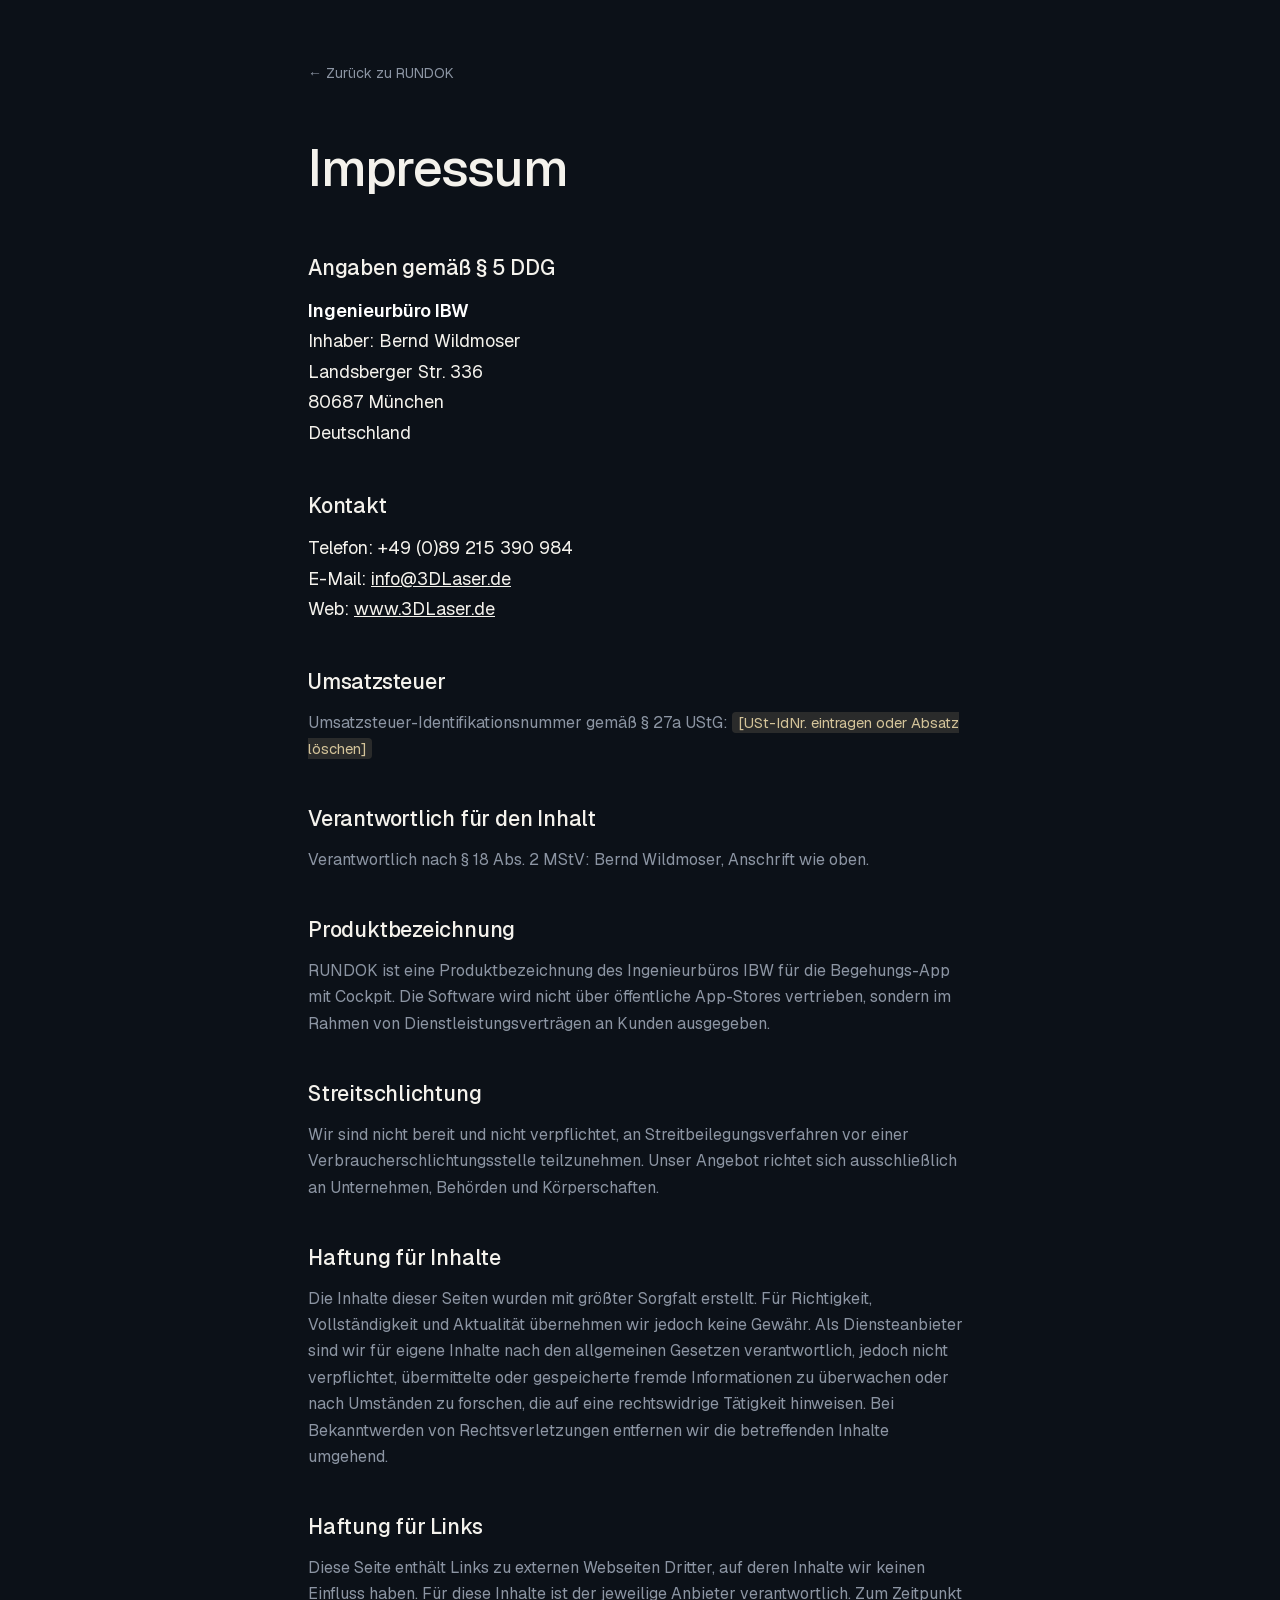
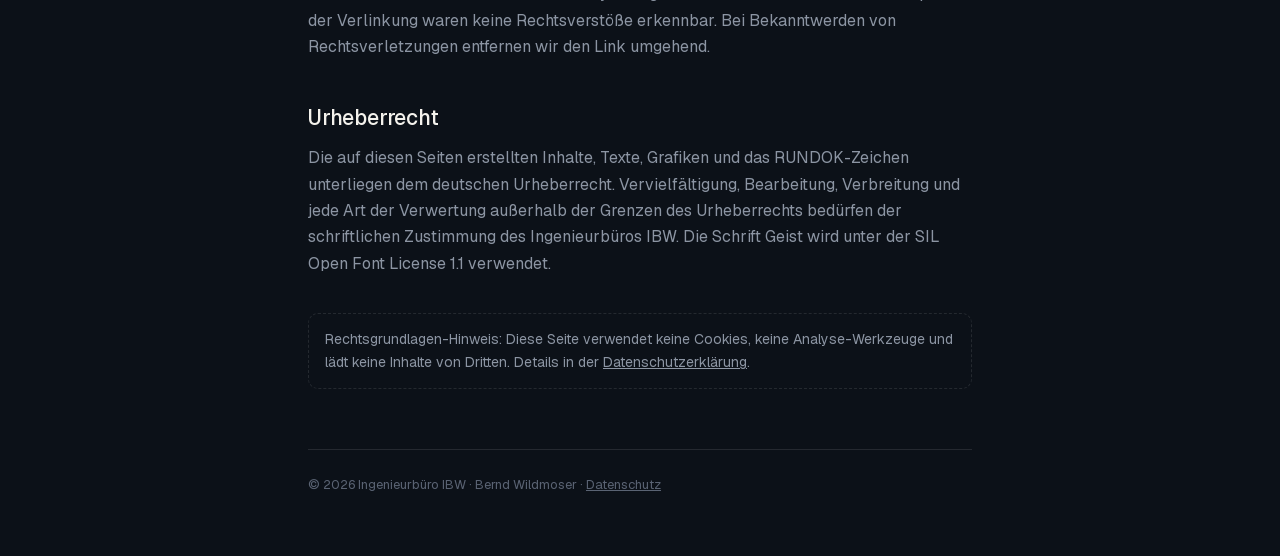
==== impressum.html @ 85548ec7 "RUNDOK Website: One-Pager, Impressum, Datenschutz, lokale Schriften" ====
<!DOCTYPE html>
<html lang="de">
<head>
<meta charset="utf-8">
<meta name="viewport" content="width=device-width, initial-scale=1">
<title>Impressum · RUNDOK</title>
<meta name="robots" content="noindex, follow">
<link rel="icon" type="image/svg+xml" href="logo/rundok-icon.svg">
<link rel="stylesheet" href="fonts/fonts.css">
<link rel="stylesheet" href="legal.css">
</head>
<body>
<div class="wrap">
  <a class="back" href="index.html">← Zurück zu RUNDOK</a>
  <h1>Impressum</h1>

  <h2>Angaben gemäß § 5 DDG</h2>
  <p class="adresse"><strong>Ingenieurbüro IBW</strong><br>Inhaber: Bernd Wildmoser<br>Landsberger Str. 336<br>80687 München<br>Deutschland</p>

  <h2>Kontakt</h2>
  <p class="adresse">Telefon: +49 (0)89 215 390 984<br>E-Mail: <a href="mailto:info@3DLaser.de">info@3DLaser.de</a><br>Web: <a href="https://www.3DLaser.de">www.3DLaser.de</a></p>

  <h2>Umsatzsteuer</h2>
  <p>Umsatzsteuer-Identifikationsnummer gemäß § 27a UStG: <span class="todo">[USt-IdNr. eintragen oder Absatz löschen]</span></p>


  <h2>Verantwortlich für den Inhalt</h2>
  <p>Verantwortlich nach § 18 Abs. 2 MStV: Bernd Wildmoser, Anschrift wie oben.</p>

  <h2>Produktbezeichnung</h2>
  <p>RUNDOK ist eine Produktbezeichnung des Ingenieurbüros IBW für die Begehungs-App mit Cockpit. Die Software wird nicht über öffentliche App-Stores vertrieben, sondern im Rahmen von Dienstleistungsverträgen an Kunden ausgegeben.</p>

  <h2>Streitschlichtung</h2>
  <p>Wir sind nicht bereit und nicht verpflichtet, an Streitbeilegungsverfahren vor einer Verbraucherschlichtungsstelle teilzunehmen. Unser Angebot richtet sich ausschließlich an Unternehmen, Behörden und Körperschaften.</p>

  <h2>Haftung für Inhalte</h2>
  <p>Die Inhalte dieser Seiten wurden mit größter Sorgfalt erstellt. Für Richtigkeit, Vollständigkeit und Aktualität übernehmen wir jedoch keine Gewähr. Als Diensteanbieter sind wir für eigene Inhalte nach den allgemeinen Gesetzen verantwortlich, jedoch nicht verpflichtet, übermittelte oder gespeicherte fremde Informationen zu überwachen oder nach Umständen zu forschen, die auf eine rechtswidrige Tätigkeit hinweisen. Bei Bekanntwerden von Rechtsverletzungen entfernen wir die betreffenden Inhalte umgehend.</p>

  <h2>Haftung für Links</h2>
  <p>Diese Seite enthält Links zu externen Webseiten Dritter, auf deren Inhalte wir keinen Einfluss haben. Für diese Inhalte ist der jeweilige Anbieter verantwortlich. Zum Zeitpunkt der Verlinkung waren keine Rechtsverstöße erkennbar. Bei Bekanntwerden von Rechtsverletzungen entfernen wir den Link umgehend.</p>

  <h2>Urheberrecht</h2>
  <p>Die auf diesen Seiten erstellten Inhalte, Texte, Grafiken und das RUNDOK-Zeichen unterliegen dem deutschen Urheberrecht. Vervielfältigung, Bearbeitung, Verbreitung und jede Art der Verwertung außerhalb der Grenzen des Urheberrechts bedürfen der schriftlichen Zustimmung des Ingenieurbüros IBW. Die Schrift Geist wird unter der SIL Open Font License 1.1 verwendet.</p>

  <p class="hint">Rechtsgrundlagen-Hinweis: Diese Seite verwendet keine Cookies, keine Analyse-Werkzeuge und lädt keine Inhalte von Dritten. Details in der <a href="datenschutz.html">Datenschutzerklärung</a>.</p>

  <footer>© 2026 Ingenieurbüro IBW · Bernd Wildmoser · <a href="datenschutz.html">Datenschutz</a></footer>
</div>
</body>
</html>
---- fonts/fonts.css ----
/* latin-ext */
@font-face {
  font-family: 'Geist';
  font-style: normal;
  font-weight: 400;
  font-display: swap;
  src: url(Geist-latin-ext.woff2) format('woff2');
  unicode-range: U+0100-02BA, U+02BD-02C5, U+02C7-02CC, U+02CE-02D7, U+02DD-02FF, U+0304, U+0308, U+0329, U+1D00-1DBF, U+1E00-1E9F, U+1EF2-1EFF, U+2020, U+20A0-20AB, U+20AD-20C0, U+2113, U+2C60-2C7F, U+A720-A7FF;
}
/* latin */
@font-face {
  font-family: 'Geist';
  font-style: normal;
  font-weight: 400;
  font-display: swap;
  src: url(Geist-latin.woff2) format('woff2');
  unicode-range: U+0000-00FF, U+0131, U+0152-0153, U+02BB-02BC, U+02C6, U+02DA, U+02DC, U+0304, U+0308, U+0329, U+2000-206F, U+20AC, U+2122, U+2191, U+2193, U+2212, U+2215, U+FEFF, U+FFFD;
}
/* latin-ext */
@font-face {
  font-family: 'Geist';
  font-style: normal;
  font-weight: 500;
  font-display: swap;
  src: url(Geist-latin-ext.woff2) format('woff2');
  unicode-range: U+0100-02BA, U+02BD-02C5, U+02C7-02CC, U+02CE-02D7, U+02DD-02FF, U+0304, U+0308, U+0329, U+1D00-1DBF, U+1E00-1E9F, U+1EF2-1EFF, U+2020, U+20A0-20AB, U+20AD-20C0, U+2113, U+2C60-2C7F, U+A720-A7FF;
}
/* latin */
@font-face {
  font-family: 'Geist';
  font-style: normal;
  font-weight: 500;
  font-display: swap;
  src: url(Geist-latin.woff2) format('woff2');
  unicode-range: U+0000-00FF, U+0131, U+0152-0153, U+02BB-02BC, U+02C6, U+02DA, U+02DC, U+0304, U+0308, U+0329, U+2000-206F, U+20AC, U+2122, U+2191, U+2193, U+2212, U+2215, U+FEFF, U+FFFD;
}
/* latin-ext */
@font-face {
  font-family: 'Geist';
  font-style: normal;
  font-weight: 600;
  font-display: swap;
  src: url(Geist-latin-ext.woff2) format('woff2');
  unicode-range: U+0100-02BA, U+02BD-02C5, U+02C7-02CC, U+02CE-02D7, U+02DD-02FF, U+0304, U+0308, U+0329, U+1D00-1DBF, U+1E00-1E9F, U+1EF2-1EFF, U+2020, U+20A0-20AB, U+20AD-20C0, U+2113, U+2C60-2C7F, U+A720-A7FF;
}
/* latin */
@font-face {
  font-family: 'Geist';
  font-style: normal;
  font-weight: 600;
  font-display: swap;
  src: url(Geist-latin.woff2) format('woff2');
  unicode-range: U+0000-00FF, U+0131, U+0152-0153, U+02BB-02BC, U+02C6, U+02DA, U+02DC, U+0304, U+0308, U+0329, U+2000-206F, U+20AC, U+2122, U+2191, U+2193, U+2212, U+2215, U+FEFF, U+FFFD;
}
/* latin-ext */
@font-face {
  font-family: 'Geist';
  font-style: normal;
  font-weight: 700;
  font-display: swap;
  src: url(Geist-latin-ext.woff2) format('woff2');
  unicode-range: U+0100-02BA, U+02BD-02C5, U+02C7-02CC, U+02CE-02D7, U+02DD-02FF, U+0304, U+0308, U+0329, U+1D00-1DBF, U+1E00-1E9F, U+1EF2-1EFF, U+2020, U+20A0-20AB, U+20AD-20C0, U+2113, U+2C60-2C7F, U+A720-A7FF;
}
/* latin */
@font-face {
  font-family: 'Geist';
  font-style: normal;
  font-weight: 700;
  font-display: swap;
  src: url(Geist-latin.woff2) format('woff2');
  unicode-range: U+0000-00FF, U+0131, U+0152-0153, U+02BB-02BC, U+02C6, U+02DA, U+02DC, U+0304, U+0308, U+0329, U+2000-206F, U+20AC, U+2122, U+2191, U+2193, U+2212, U+2215, U+FEFF, U+FFFD;
}
/* latin-ext */
@font-face {
  font-family: 'Geist Mono';
  font-style: normal;
  font-weight: 400;
  font-display: swap;
  src: url(GeistMono-latin-ext.woff2) format('woff2');
  unicode-range: U+0100-02BA, U+02BD-02C5, U+02C7-02CC, U+02CE-02D7, U+02DD-02FF, U+0304, U+0308, U+0329, U+1D00-1DBF, U+1E00-1E9F, U+1EF2-1EFF, U+2020, U+20A0-20AB, U+20AD-20C0, U+2113, U+2C60-2C7F, U+A720-A7FF;
}
/* latin */
@font-face {
  font-family: 'Geist Mono';
  font-style: normal;
  font-weight: 400;
  font-display: swap;
  src: url(GeistMono-latin.woff2) format('woff2');
  unicode-range: U+0000-00FF, U+0131, U+0152-0153, U+02BB-02BC, U+02C6, U+02DA, U+02DC, U+0304, U+0308, U+0329, U+2000-206F, U+20AC, U+2122, U+2191, U+2193, U+2212, U+2215, U+FEFF, U+FFFD;
}
/* latin-ext */
@font-face {
  font-family: 'Geist Mono';
  font-style: normal;
  font-weight: 500;
  font-display: swap;
  src: url(GeistMono-latin-ext.woff2) format('woff2');
  unicode-range: U+0100-02BA, U+02BD-02C5, U+02C7-02CC, U+02CE-02D7, U+02DD-02FF, U+0304, U+0308, U+0329, U+1D00-1DBF, U+1E00-1E9F, U+1EF2-1EFF, U+2020, U+20A0-20AB, U+20AD-20C0, U+2113, U+2C60-2C7F, U+A720-A7FF;
}
/* latin */
@font-face {
  font-family: 'Geist Mono';
  font-style: normal;
  font-weight: 500;
  font-display: swap;
  src: url(GeistMono-latin.woff2) format('woff2');
  unicode-range: U+0000-00FF, U+0131, U+0152-0153, U+02BB-02BC, U+02C6, U+02DA, U+02DC, U+0304, U+0308, U+0329, U+2000-206F, U+20AC, U+2122, U+2191, U+2193, U+2212, U+2215, U+FEFF, U+FFFD;
}
---- legal.css ----
:root{--bg:#0c1118;--text:#f4f2ec;--muted:#8c95a3;--faint:#5a6373;--accent:#d4c49a;--laser:#9bd8cf;--border:rgba(255,255,255,.1)}
*{box-sizing:border-box}
body{margin:0;background:var(--bg);color:var(--text);font-family:"Geist",-apple-system,BlinkMacSystemFont,"Segoe UI",sans-serif;font-size:16px;line-height:1.65;-webkit-font-smoothing:antialiased}
a{color:inherit}
.wrap{max-width:760px;margin:0 auto;padding:60px clamp(20px,4vw,48px)}
.back{display:inline-block;color:var(--muted);text-decoration:none;font-size:14px;margin-bottom:40px}
.back:hover{color:var(--text)}
h1{font-weight:500;letter-spacing:-.02em;font-size:clamp(34px,5vw,52px);margin:0 0 36px}
h2{font-weight:500;font-size:21px;margin:40px 0 10px;letter-spacing:-.01em}
h3{font-weight:600;font-size:16px;margin:24px 0 6px}
p,li{margin:0 0 12px;color:var(--muted)}
ul{padding-left:20px}
.adresse{color:var(--text);font-size:18px;line-height:1.7}
.adresse strong{color:#fff;font-weight:600}
.todo{background:rgba(212,196,154,.15);color:var(--accent);padding:1px 6px;border-radius:4px;font-size:.92em}
.hint{margin-top:36px;padding:14px 16px;border:1px dashed var(--border);border-radius:10px;font-size:14px}
footer{margin-top:60px;padding-top:24px;border-top:1px solid var(--border);font-size:13px;color:var(--faint)}
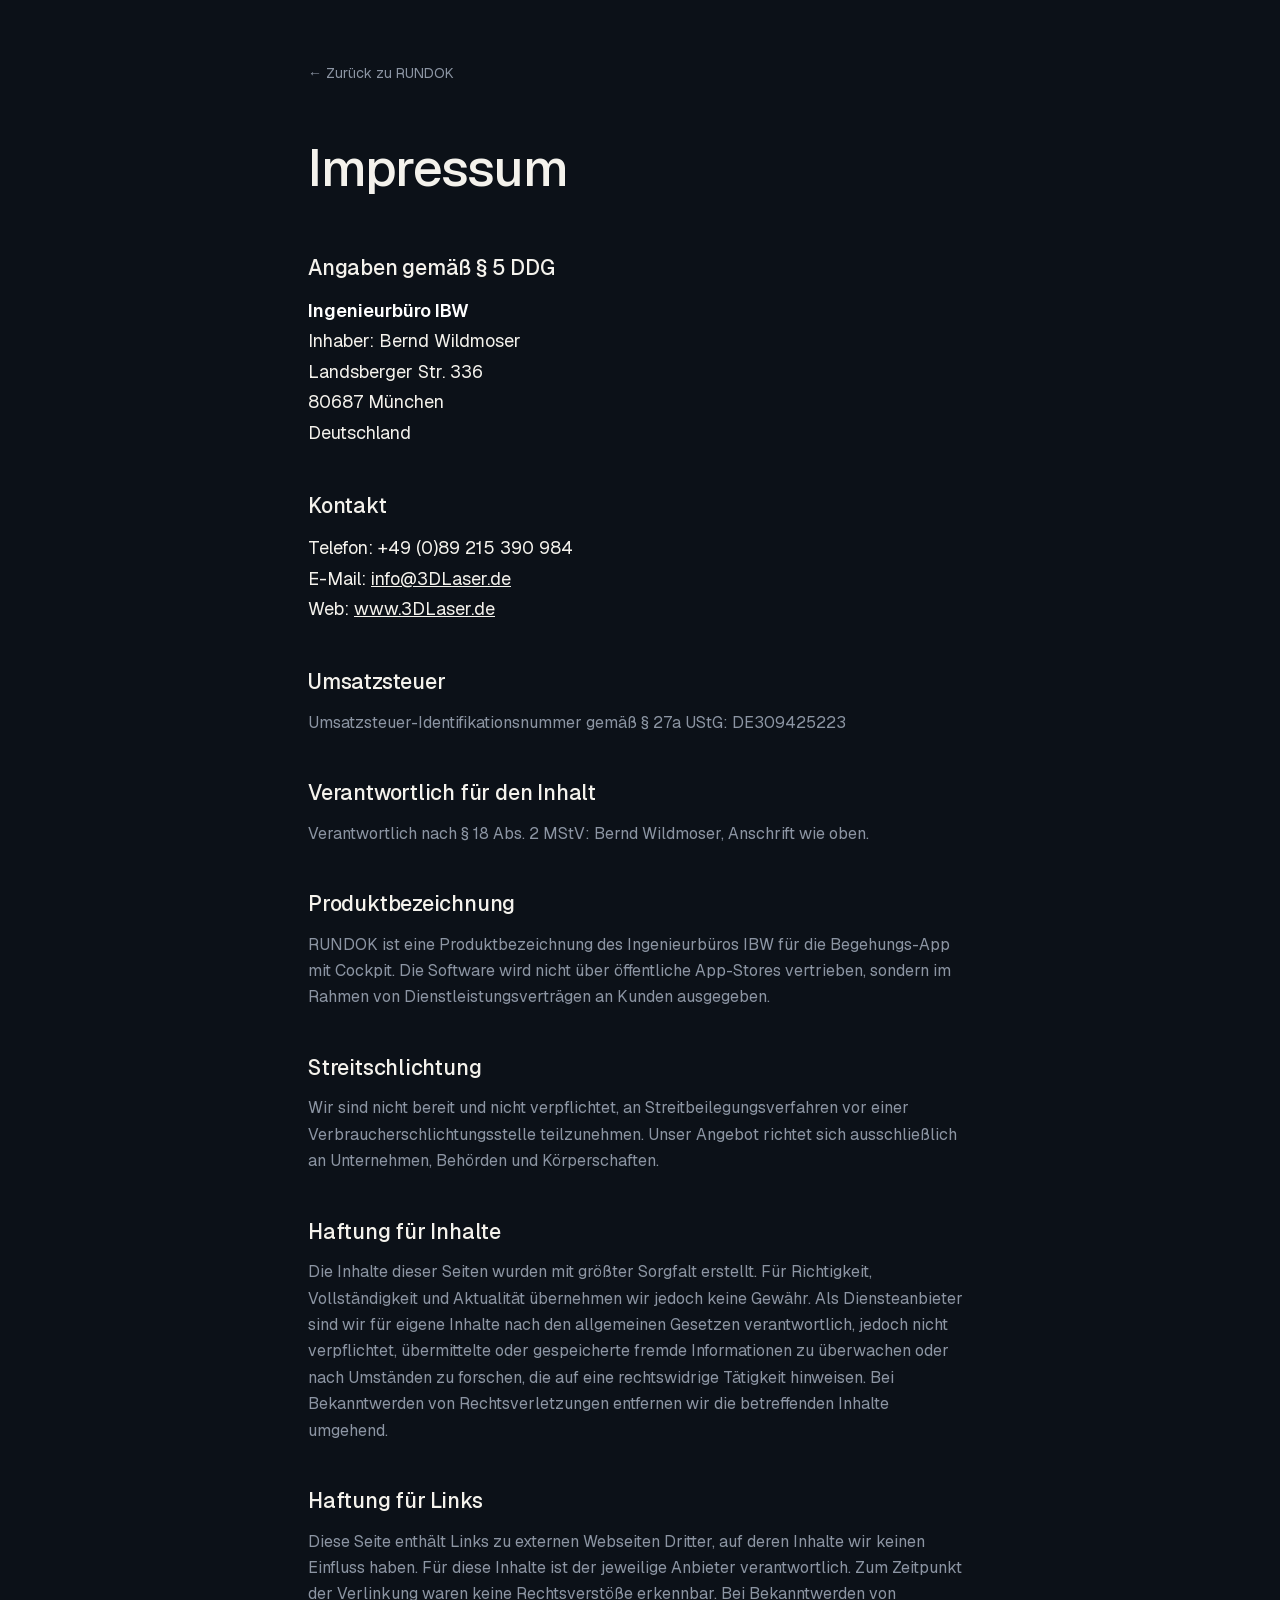
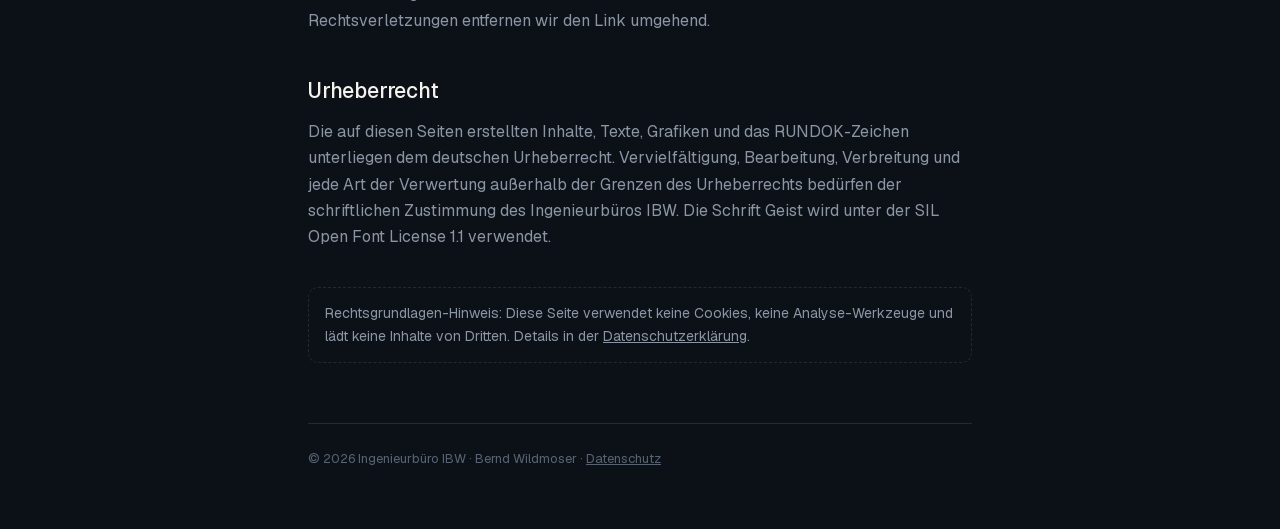
==== commit 0cd10dd4: "USt-IdNr.; Cockpit als IBW-Zentrale, nicht als Software" ====
--- a/impressum.html
+++ b/impressum.html
@@ -21,7 +21,7 @@
   <p class="adresse">Telefon: +49 (0)89 215 390 984<br>E-Mail: <a href="mailto:info@3DLaser.de">info@3DLaser.de</a><br>Web: <a href="https://www.3DLaser.de">www.3DLaser.de</a></p>
 
   <h2>Umsatzsteuer</h2>
-  <p>Umsatzsteuer-Identifikationsnummer gemäß § 27a UStG: <span class="todo">[USt-IdNr. eintragen oder Absatz löschen]</span></p>
+  <p>Umsatzsteuer-Identifikationsnummer gemäß § 27a UStG: DE309425223</p>
 
 
   <h2>Verantwortlich für den Inhalt</h2>
